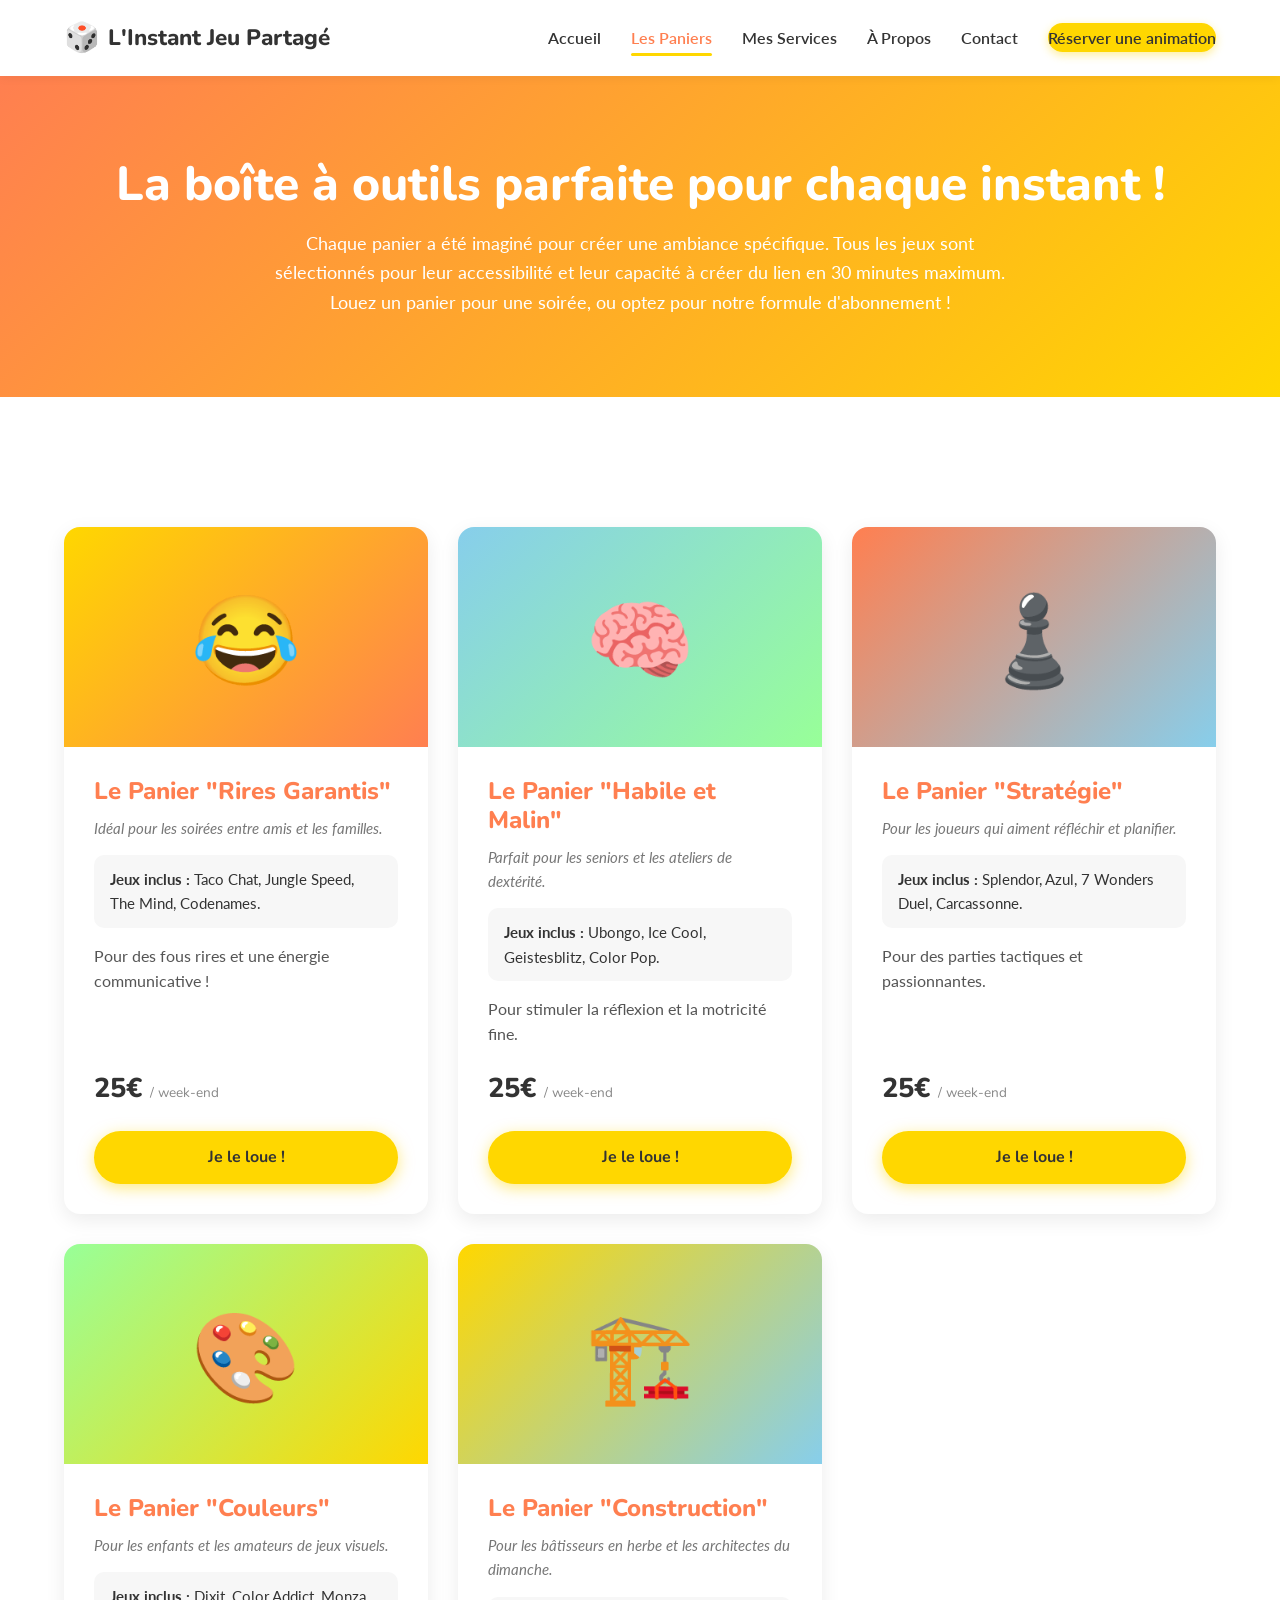
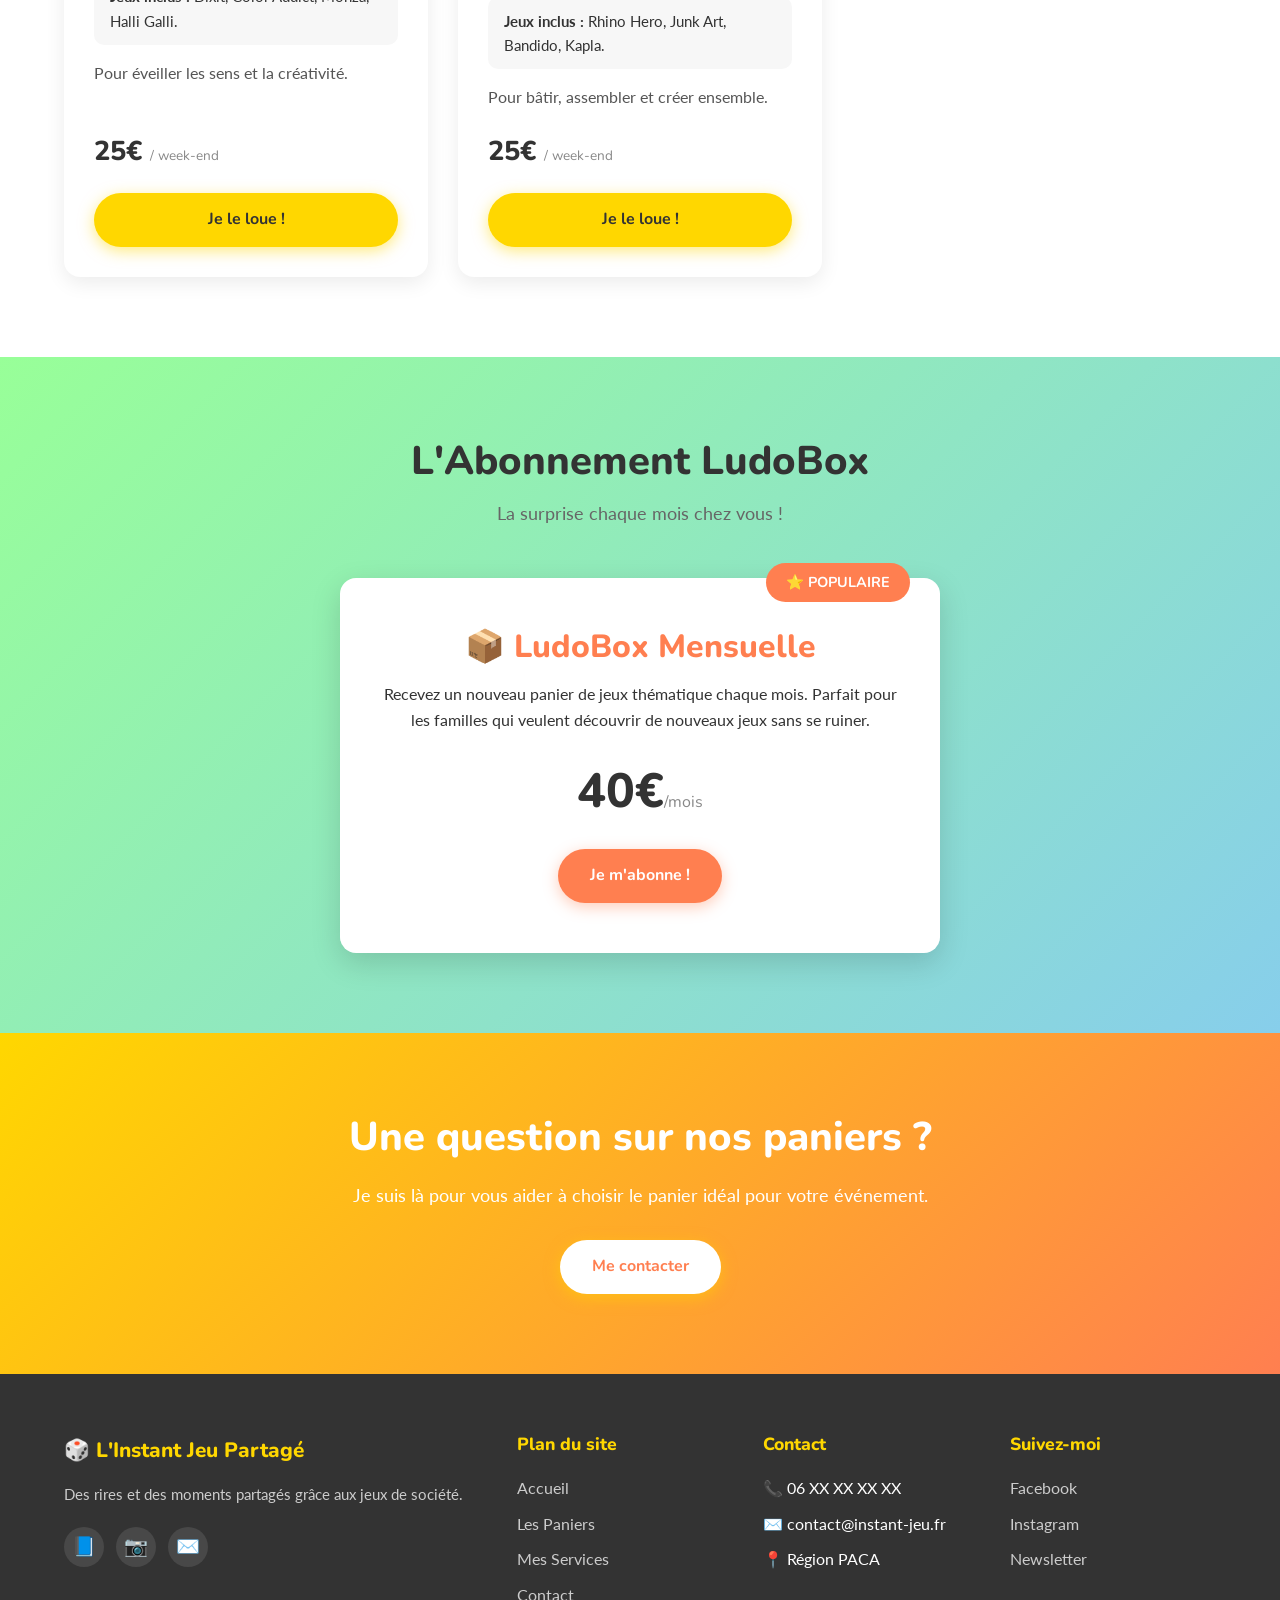
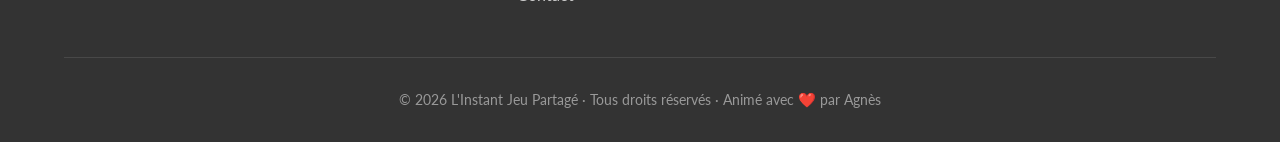
==== paniers.html @ fa84076c "Initial commit: site Les Paniers de Jeux" ====
<!DOCTYPE html>
<html lang="fr">
<head>
  <meta charset="UTF-8">
  <meta name="viewport" content="width=device-width, initial-scale=1.0">
  <title>Les Paniers de Jeux — L'Instant Jeu Partagé</title>
  <meta name="description" content="Découvrez nos paniers de jeux thématiques en location ou en abonnement mensuel.">
  <link rel="preconnect" href="https://fonts.googleapis.com">
  <link rel="preconnect" href="https://fonts.gstatic.com" crossorigin>
  <link href="https://fonts.googleapis.com/css2?family=Nunito:wght@400;600;700;800&family=Lato:wght@400;600;700&display=swap" rel="stylesheet">
  <link rel="stylesheet" href="styles.css">
</head>
<body>

  <!-- Navbar -->
  <nav class="navbar">
    <div class="nav-container">
      <a href="index.html" class="logo">
        <span class="logo-emoji">🎲</span>
        <span>L'Instant Jeu Partagé</span>
      </a>
      <ul class="nav-links" id="navLinks">
        <li><a href="index.html">Accueil</a></li>
        <li><a href="paniers.html" class="active">Les Paniers</a></li>
        <li><a href="services.html">Mes Services</a></li>
        <li><a href="index.html#apropos">À Propos</a></li>
        <li><a href="contact.html">Contact</a></li>
        <li><a href="contact.html" class="nav-cta">Réserver une animation</a></li>
      </ul>
      <div class="burger" id="burger">
        <span></span>
        <span></span>
        <span></span>
      </div>
    </div>
  </nav>

  <!-- Page Header -->
  <section class="page-header">
    <div class="container">
      <h1>La boîte à outils parfaite pour chaque instant !</h1>
      <p>Chaque panier a été imaginé pour créer une ambiance spécifique. Tous les jeux sont sélectionnés pour leur accessibilité et leur capacité à créer du lien en 30 minutes maximum. Louez un panier pour une soirée, ou optez pour notre formule d'abonnement !</p>
    </div>
  </section>

  <!-- Grille des Paniers -->
  <section>
    <div class="container">
      <div class="paniers-grid">

        <div class="panier-detail">
          <div class="panier-detail-img">😂</div>
          <div class="panier-detail-content">
            <h3>Le Panier "Rires Garantis"</h3>
            <p class="panier-public">Idéal pour les soirées entre amis et les familles.</p>
            <div class="panier-jeux">
              <strong>Jeux inclus :</strong> Taco Chat, Jungle Speed, The Mind, Codenames.
            </div>
            <p class="panier-benefice">Pour des fous rires et une énergie communicative !</p>
            <div class="panier-prix-detail">25€ <small>/ week-end</small></div>
            <a href="contact.html" class="btn btn-primary">Je le loue !</a>
          </div>
        </div>

        <div class="panier-detail">
          <div class="panier-detail-img">🧠</div>
          <div class="panier-detail-content">
            <h3>Le Panier "Habile et Malin"</h3>
            <p class="panier-public">Parfait pour les seniors et les ateliers de dextérité.</p>
            <div class="panier-jeux">
              <strong>Jeux inclus :</strong> Ubongo, Ice Cool, Geistesblitz, Color Pop.
            </div>
            <p class="panier-benefice">Pour stimuler la réflexion et la motricité fine.</p>
            <div class="panier-prix-detail">25€ <small>/ week-end</small></div>
            <a href="contact.html" class="btn btn-primary">Je le loue !</a>
          </div>
        </div>

        <div class="panier-detail">
          <div class="panier-detail-img">♟️</div>
          <div class="panier-detail-content">
            <h3>Le Panier "Stratégie"</h3>
            <p class="panier-public">Pour les joueurs qui aiment réfléchir et planifier.</p>
            <div class="panier-jeux">
              <strong>Jeux inclus :</strong> Splendor, Azul, 7 Wonders Duel, Carcassonne.
            </div>
            <p class="panier-benefice">Pour des parties tactiques et passionnantes.</p>
            <div class="panier-prix-detail">25€ <small>/ week-end</small></div>
            <a href="contact.html" class="btn btn-primary">Je le loue !</a>
          </div>
        </div>

        <div class="panier-detail">
          <div class="panier-detail-img">🎨</div>
          <div class="panier-detail-content">
            <h3>Le Panier "Couleurs"</h3>
            <p class="panier-public">Pour les enfants et les amateurs de jeux visuels.</p>
            <div class="panier-jeux">
              <strong>Jeux inclus :</strong> Dixit, Color Addict, Monza, Halli Galli.
            </div>
            <p class="panier-benefice">Pour éveiller les sens et la créativité.</p>
            <div class="panier-prix-detail">25€ <small>/ week-end</small></div>
            <a href="contact.html" class="btn btn-primary">Je le loue !</a>
          </div>
        </div>

        <div class="panier-detail">
          <div class="panier-detail-img">🏗️</div>
          <div class="panier-detail-content">
            <h3>Le Panier "Construction"</h3>
            <p class="panier-public">Pour les bâtisseurs en herbe et les architectes du dimanche.</p>
            <div class="panier-jeux">
              <strong>Jeux inclus :</strong> Rhino Hero, Junk Art, Bandido, Kapla.
            </div>
            <p class="panier-benefice">Pour bâtir, assembler et créer ensemble.</p>
            <div class="panier-prix-detail">25€ <small>/ week-end</small></div>
            <a href="contact.html" class="btn btn-primary">Je le loue !</a>
          </div>
        </div>

      </div>
    </div>
  </section>

  <!-- Abonnement LudoBox -->
  <section class="abonnement">
    <div class="container">
      <h2 class="section-title">L'Abonnement LudoBox</h2>
      <p class="section-subtitle">La surprise chaque mois chez vous !</p>
      <div class="abonnement-card">
        <span class="abonnement-badge">⭐ POPULAIRE</span>
        <h3>📦 LudoBox Mensuelle</h3>
        <p>Recevez un nouveau panier de jeux thématique chaque mois. Parfait pour les familles qui veulent découvrir de nouveaux jeux sans se ruiner.</p>
        <div class="abonnement-prix">40€<small>/mois</small></div>
        <a href="contact.html" class="btn btn-secondary">Je m'abonne !</a>
      </div>
    </div>
  </section>

  <!-- CTA -->
  <section class="cta-section">
    <div class="container">
      <h2>Une question sur nos paniers ?</h2>
      <p>Je suis là pour vous aider à choisir le panier idéal pour votre événement.</p>
      <a href="contact.html" class="btn btn-primary">Me contacter</a>
    </div>
  </section>

  <!-- Footer -->
  <footer class="footer">
    <div class="container">
      <div class="footer-content">
        <div>
          <div class="footer-logo">🎲 L'Instant Jeu Partagé</div>
          <p class="footer-tagline">Des rires et des moments partagés grâce aux jeux de société.</p>
          <div class="social-links">
            <a href="#" aria-label="Facebook">📘</a>
            <a href="#" aria-label="Instagram">📷</a>
            <a href="#" aria-label="Email">✉️</a>
          </div>
        </div>
        <div>
          <h4>Plan du site</h4>
          <ul>
            <li><a href="index.html">Accueil</a></li>
            <li><a href="paniers.html">Les Paniers</a></li>
            <li><a href="services.html">Mes Services</a></li>
            <li><a href="contact.html">Contact</a></li>
          </ul>
        </div>
        <div>
          <h4>Contact</h4>
          <ul>
            <li>📞 06 XX XX XX XX</li>
            <li>✉️ contact@instant-jeu.fr</li>
            <li>📍 Région PACA</li>
          </ul>
        </div>
        <div>
          <h4>Suivez-moi</h4>
          <ul>
            <li><a href="#">Facebook</a></li>
            <li><a href="#">Instagram</a></li>
            <li><a href="#">Newsletter</a></li>
          </ul>
        </div>
      </div>
      <div class="footer-bottom">
        © 2026 L'Instant Jeu Partagé · Tous droits réservés · Animé avec ❤️ par Agnès
      </div>
    </div>
  </footer>

  <script src="script.js"></script>
</body>
</html>
---- styles.css ----
/* ====== Variables (Identité Visuelle) ====== */
:root {
  --jaune: #FFD700;
  --jaune-clair: #FFF4B8;
  --bleu-ciel: #87CEEB;
  --vert-menthe: #98FF98;
  --corail: #FF7F50;
  --gris-fonce: #333333;
  --gris-clair: #f7f7f7;
  --blanc: #ffffff;
  --ombre: 0 6px 20px rgba(0, 0, 0, 0.08);
  --ombre-forte: 0 10px 30px rgba(0, 0, 0, 0.15);
  --radius: 16px;
}

/* ====== Reset & Base ====== */
* {
  margin: 0;
  padding: 0;
  box-sizing: border-box;
}

html {
  scroll-behavior: smooth;
}

body {
  font-family: 'Lato', 'Open Sans', sans-serif;
  color: var(--gris-fonce);
  line-height: 1.6;
  background: var(--blanc);
  overflow-x: hidden;
}

h1, h2, h3, h4 {
  font-family: 'Nunito', 'Poppins', sans-serif;
  font-weight: 800;
  color: var(--gris-fonce);
  line-height: 1.2;
}

a {
  color: inherit;
  text-decoration: none;
  transition: color 0.3s ease;
}

img {
  max-width: 100%;
  display: block;
}

.container {
  width: 90%;
  max-width: 1200px;
  margin: 0 auto;
}

/* ====== Boutons ====== */
.btn {
  display: inline-block;
  padding: 14px 32px;
  border-radius: 50px;
  font-family: 'Nunito', sans-serif;
  font-weight: 700;
  font-size: 1rem;
  cursor: pointer;
  border: none;
  transition: all 0.3s ease;
  text-align: center;
}

.btn-primary {
  background: var(--jaune);
  color: var(--gris-fonce);
  box-shadow: 0 4px 15px rgba(255, 215, 0, 0.5);
}

.btn-primary:hover {
  transform: translateY(-3px);
  box-shadow: 0 8px 25px rgba(255, 215, 0, 0.6);
  background: #ffcc00;
}

.btn-secondary {
  background: var(--corail);
  color: var(--blanc);
  box-shadow: 0 4px 15px rgba(255, 127, 80, 0.4);
}

.btn-secondary:hover {
  transform: translateY(-3px);
  background: #ff6a3a;
}

.btn-outline {
  background: transparent;
  color: var(--gris-fonce);
  border: 2px solid var(--gris-fonce);
}

.btn-outline:hover {
  background: var(--gris-fonce);
  color: var(--blanc);
}

/* ====== Navbar ====== */
.navbar {
  position: sticky;
  top: 0;
  z-index: 1000;
  background: var(--blanc);
  box-shadow: 0 2px 10px rgba(0, 0, 0, 0.05);
  padding: 15px 0;
}

.nav-container {
  display: flex;
  justify-content: space-between;
  align-items: center;
  width: 90%;
  max-width: 1200px;
  margin: 0 auto;
}

.logo {
  font-family: 'Nunito', sans-serif;
  font-weight: 800;
  font-size: 1.4rem;
  color: var(--gris-fonce);
  display: flex;
  align-items: center;
  gap: 8px;
}

.logo-emoji {
  font-size: 1.8rem;
}

.nav-links {
  display: flex;
  list-style: none;
  gap: 30px;
  align-items: center;
}

.nav-links a {
  font-weight: 600;
  position: relative;
  padding: 5px 0;
}

.nav-links a:hover,
.nav-links a.active {
  color: var(--corail);
}

.nav-links a.active::after {
  content: '';
  position: absolute;
  bottom: -4px;
  left: 0;
  width: 100%;
  height: 3px;
  background: var(--jaune);
  border-radius: 3px;
}

.nav-cta {
  background: var(--jaune);
  padding: 10px 22px;
  border-radius: 50px;
  font-weight: 700;
  box-shadow: 0 3px 10px rgba(255, 215, 0, 0.4);
}

.nav-cta:hover {
  transform: translateY(-2px);
  background: #ffcc00;
  color: var(--gris-fonce) !important;
}

.burger {
  display: none;
  flex-direction: column;
  cursor: pointer;
  gap: 5px;
}

.burger span {
  width: 28px;
  height: 3px;
  background: var(--gris-fonce);
  border-radius: 3px;
  transition: 0.3s;
}

/* ====== Hero ====== */
.hero {
  background: linear-gradient(135deg, var(--jaune-clair) 0%, var(--bleu-ciel) 100%);
  padding: 100px 0 80px;
  position: relative;
  overflow: hidden;
}

.hero::before {
  content: '🎲';
  position: absolute;
  top: 10%;
  left: 5%;
  font-size: 6rem;
  opacity: 0.2;
  animation: float 4s ease-in-out infinite;
}

.hero::after {
  content: '🎉';
  position: absolute;
  bottom: 10%;
  right: 8%;
  font-size: 6rem;
  opacity: 0.2;
  animation: float 5s ease-in-out infinite reverse;
}

@keyframes float {
  0%, 100% { transform: translateY(0); }
  50% { transform: translateY(-20px); }
}

.hero-content {
  text-align: center;
  position: relative;
  z-index: 2;
  max-width: 850px;
  margin: 0 auto;
}

.hero h1 {
  font-size: clamp(2.2rem, 5vw, 3.8rem);
  margin-bottom: 25px;
  color: var(--gris-fonce);
}

.hero h1 span {
  color: var(--corail);
}

.hero p {
  font-size: 1.2rem;
  margin-bottom: 35px;
  color: #555;
}

.hero-buttons {
  display: flex;
  gap: 20px;
  justify-content: center;
  flex-wrap: wrap;
}

/* ====== Sections génériques ====== */
section {
  padding: 80px 0;
}

.section-title {
  text-align: center;
  font-size: clamp(1.8rem, 4vw, 2.5rem);
  margin-bottom: 15px;
}

.section-subtitle {
  text-align: center;
  font-size: 1.1rem;
  color: #666;
  max-width: 700px;
  margin: 0 auto 50px;
}

/* ====== Pour Qui ? ====== */
.pour-qui {
  background: var(--gris-clair);
}

.cards-grid {
  display: grid;
  grid-template-columns: repeat(auto-fit, minmax(220px, 1fr));
  gap: 25px;
  margin-top: 40px;
}

.card-public {
  background: var(--blanc);
  border-radius: var(--radius);
  padding: 35px 25px;
  text-align: center;
  box-shadow: var(--ombre);
  transition: all 0.3s ease;
  border-top: 5px solid;
}

.card-public:nth-child(1) { border-color: var(--jaune); }
.card-public:nth-child(2) { border-color: var(--bleu-ciel); }
.card-public:nth-child(3) { border-color: var(--vert-menthe); }
.card-public:nth-child(4) { border-color: var(--corail); }

.card-public:hover {
  transform: translateY(-8px);
  box-shadow: var(--ombre-forte);
}

.card-icon {
  font-size: 3.5rem;
  margin-bottom: 15px;
}

.card-public h3 {
  font-size: 1.3rem;
  margin-bottom: 12px;
}

.card-public p {
  color: #666;
  font-size: 0.95rem;
}

/* ====== Comment ça marche ====== */
.steps {
  display: grid;
  grid-template-columns: repeat(auto-fit, minmax(260px, 1fr));
  gap: 40px;
  margin-top: 50px;
}

.step {
  text-align: center;
  position: relative;
}

.step-number {
  display: inline-flex;
  align-items: center;
  justify-content: center;
  width: 80px;
  height: 80px;
  border-radius: 50%;
  font-family: 'Nunito', sans-serif;
  font-size: 2.2rem;
  font-weight: 800;
  color: var(--blanc);
  margin-bottom: 20px;
  box-shadow: var(--ombre);
}

.step:nth-child(1) .step-number { background: var(--jaune); color: var(--gris-fonce); }
.step:nth-child(2) .step-number { background: var(--corail); }
.step:nth-child(3) .step-number { background: var(--bleu-ciel); }

.step h3 {
  font-size: 1.25rem;
  margin-bottom: 12px;
}

.step p {
  color: #666;
}

/* ====== Carrousel Paniers ====== */
.paniers-cdc {
  background: var(--jaune-clair);
}

.carousel {
  position: relative;
  margin-top: 40px;
  overflow: hidden;
}

.carousel-track {
  display: flex;
  gap: 25px;
  transition: transform 0.5s ease;
}

.panier-card {
  flex: 0 0 calc(33.333% - 17px);
  background: var(--blanc);
  border-radius: var(--radius);
  overflow: hidden;
  box-shadow: var(--ombre);
  transition: transform 0.3s ease;
}

.panier-card:hover {
  transform: translateY(-5px);
}

.panier-img {
  height: 200px;
  background: linear-gradient(135deg, var(--bleu-ciel), var(--vert-menthe));
  display: flex;
  align-items: center;
  justify-content: center;
  font-size: 5rem;
}

.panier-card:nth-child(2) .panier-img {
  background: linear-gradient(135deg, var(--corail), var(--jaune));
}

.panier-card:nth-child(3) .panier-img {
  background: linear-gradient(135deg, var(--vert-menthe), var(--jaune));
}

.panier-content {
  padding: 25px;
}

.panier-content h3 {
  font-size: 1.4rem;
  margin-bottom: 10px;
  color: var(--corail);
}

.panier-prix {
  font-size: 1.6rem;
  font-weight: 800;
  color: var(--gris-fonce);
  margin: 15px 0;
  font-family: 'Nunito', sans-serif;
}

.panier-prix small {
  font-size: 0.9rem;
  font-weight: 400;
  color: #777;
}

.carousel-controls {
  display: flex;
  justify-content: center;
  gap: 15px;
  margin-top: 30px;
}

.carousel-btn {
  width: 50px;
  height: 50px;
  border-radius: 50%;
  border: none;
  background: var(--blanc);
  color: var(--gris-fonce);
  font-size: 1.5rem;
  cursor: pointer;
  box-shadow: var(--ombre);
  transition: all 0.3s ease;
}

.carousel-btn:hover {
  background: var(--jaune);
  transform: scale(1.1);
}

/* ====== Témoignages ====== */
.temoignages {
  background: var(--gris-clair);
}

.temoignages-grid {
  display: grid;
  grid-template-columns: repeat(auto-fit, minmax(300px, 1fr));
  gap: 30px;
  margin-top: 40px;
}

.temoignage-card {
  background: var(--blanc);
  border-radius: var(--radius);
  padding: 35px;
  box-shadow: var(--ombre);
  position: relative;
}

.temoignage-card::before {
  content: '"';
  position: absolute;
  top: -10px;
  left: 25px;
  font-size: 5rem;
  font-family: 'Nunito', sans-serif;
  color: var(--jaune);
  line-height: 1;
}

.temoignage-text {
  font-style: italic;
  color: #555;
  margin: 20px 0;
  font-size: 1.05rem;
}

.temoignage-author {
  display: flex;
  align-items: center;
  gap: 15px;
  margin-top: 20px;
}

.temoignage-avatar {
  width: 55px;
  height: 55px;
  border-radius: 50%;
  background: var(--bleu-ciel);
  display: flex;
  align-items: center;
  justify-content: center;
  font-size: 1.8rem;
  font-weight: 800;
  color: var(--blanc);
}

.temoignage-card:nth-child(2) .temoignage-avatar { background: var(--corail); }
.temoignage-card:nth-child(3) .temoignage-avatar { background: var(--vert-menthe); color: var(--gris-fonce); }

.temoignage-name {
  font-weight: 700;
  font-family: 'Nunito', sans-serif;
}

.temoignage-role {
  color: #888;
  font-size: 0.9rem;
}

/* ====== Footer ====== */
.footer {
  background: var(--gris-fonce);
  color: var(--blanc);
  padding: 60px 0 30px;
}

.footer-content {
  display: grid;
  grid-template-columns: 2fr 1fr 1fr 1fr;
  gap: 40px;
  margin-bottom: 40px;
}

.footer h4 {
  color: var(--jaune);
  margin-bottom: 20px;
  font-size: 1.1rem;
}

.footer ul {
  list-style: none;
}

.footer ul li {
  margin-bottom: 10px;
}

.footer ul a {
  color: #ccc;
  transition: color 0.3s;
}

.footer ul a:hover {
  color: var(--jaune);
}

.footer-logo {
  font-family: 'Nunito', sans-serif;
  font-weight: 800;
  font-size: 1.3rem;
  margin-bottom: 15px;
  color: var(--jaune);
}

.footer-tagline {
  color: #ccc;
  margin-bottom: 20px;
  font-size: 0.95rem;
}

.social-links {
  display: flex;
  gap: 12px;
}

.social-links a {
  width: 40px;
  height: 40px;
  border-radius: 50%;
  background: rgba(255, 255, 255, 0.1);
  display: flex;
  align-items: center;
  justify-content: center;
  font-size: 1.2rem;
  transition: all 0.3s;
}

.social-links a:hover {
  background: var(--jaune);
  color: var(--gris-fonce);
  transform: translateY(-3px);
}

.footer-bottom {
  text-align: center;
  padding-top: 30px;
  border-top: 1px solid rgba(255, 255, 255, 0.1);
  color: #999;
  font-size: 0.9rem;
}

/* ====== Page Paniers ====== */
.page-header {
  background: linear-gradient(135deg, var(--corail) 0%, var(--jaune) 100%);
  padding: 80px 0;
  text-align: center;
  color: var(--blanc);
}

.page-header h1 {
  color: var(--blanc);
  font-size: clamp(2rem, 5vw, 3rem);
  margin-bottom: 15px;
}

.page-header p {
  font-size: 1.15rem;
  max-width: 750px;
  margin: 0 auto;
}

.paniers-grid {
  display: grid;
  grid-template-columns: repeat(auto-fit, minmax(300px, 1fr));
  gap: 30px;
  margin-top: 50px;
}

.panier-detail {
  background: var(--blanc);
  border-radius: var(--radius);
  overflow: hidden;
  box-shadow: var(--ombre);
  transition: all 0.3s;
  display: flex;
  flex-direction: column;
}

.panier-detail:hover {
  transform: translateY(-8px);
  box-shadow: var(--ombre-forte);
}

.panier-detail-img {
  height: 220px;
  display: flex;
  align-items: center;
  justify-content: center;
  font-size: 5.5rem;
}

.panier-detail:nth-child(1) .panier-detail-img { background: linear-gradient(135deg, var(--jaune), var(--corail)); }
.panier-detail:nth-child(2) .panier-detail-img { background: linear-gradient(135deg, var(--bleu-ciel), var(--vert-menthe)); }
.panier-detail:nth-child(3) .panier-detail-img { background: linear-gradient(135deg, var(--corail), var(--bleu-ciel)); }
.panier-detail:nth-child(4) .panier-detail-img { background: linear-gradient(135deg, var(--vert-menthe), var(--jaune)); }
.panier-detail:nth-child(5) .panier-detail-img { background: linear-gradient(135deg, var(--jaune), var(--bleu-ciel)); }

.panier-detail-content {
  padding: 30px;
  flex: 1;
  display: flex;
  flex-direction: column;
}

.panier-detail-content h3 {
  font-size: 1.5rem;
  color: var(--corail);
  margin-bottom: 10px;
}

.panier-public {
  font-style: italic;
  color: #777;
  margin-bottom: 15px;
  font-size: 0.95rem;
}

.panier-jeux {
  background: var(--gris-clair);
  padding: 12px 16px;
  border-radius: 10px;
  margin-bottom: 15px;
  font-size: 0.95rem;
}

.panier-jeux strong {
  color: var(--gris-fonce);
}

.panier-benefice {
  color: #555;
  margin-bottom: 20px;
  flex: 1;
}

.panier-prix-detail {
  font-size: 1.7rem;
  font-weight: 800;
  font-family: 'Nunito', sans-serif;
  margin-bottom: 20px;
  color: var(--gris-fonce);
}

.panier-prix-detail small {
  font-size: 0.85rem;
  font-weight: 400;
  color: #888;
}

/* ====== Section Abonnement ====== */
.abonnement {
  background: linear-gradient(135deg, var(--vert-menthe) 0%, var(--bleu-ciel) 100%);
  text-align: center;
}

.abonnement-card {
  background: var(--blanc);
  border-radius: var(--radius);
  padding: 50px 40px;
  max-width: 600px;
  margin: 30px auto 0;
  box-shadow: var(--ombre-forte);
  position: relative;
}

.abonnement-badge {
  position: absolute;
  top: -15px;
  right: 30px;
  background: var(--corail);
  color: var(--blanc);
  padding: 8px 20px;
  border-radius: 30px;
  font-weight: 700;
  font-size: 0.9rem;
  font-family: 'Nunito', sans-serif;
}

.abonnement-card h3 {
  font-size: 2rem;
  margin-bottom: 15px;
  color: var(--corail);
}

.abonnement-prix {
  font-size: 3rem;
  font-weight: 800;
  font-family: 'Nunito', sans-serif;
  color: var(--gris-fonce);
  margin: 20px 0;
}

.abonnement-prix small {
  font-size: 1rem;
  color: #888;
  font-weight: 400;
}

/* ====== Page Services ====== */
.services-grid {
  display: grid;
  grid-template-columns: repeat(auto-fit, minmax(300px, 1fr));
  gap: 30px;
  margin-top: 50px;
}

.service-card {
  background: var(--blanc);
  border-radius: var(--radius);
  padding: 40px 30px;
  box-shadow: var(--ombre);
  text-align: center;
  transition: all 0.3s;
  display: flex;
  flex-direction: column;
  border-top: 6px solid;
}

.service-card:nth-child(1) { border-color: var(--jaune); }
.service-card:nth-child(2) { border-color: var(--bleu-ciel); }
.service-card:nth-child(3) { border-color: var(--corail); }

.service-card:hover {
  transform: translateY(-8px);
  box-shadow: var(--ombre-forte);
}

.service-icon {
  font-size: 4rem;
  margin-bottom: 20px;
}

.service-card h3 {
  font-size: 1.6rem;
  margin-bottom: 15px;
}

.service-desc {
  color: #666;
  margin-bottom: 25px;
  flex: 1;
}

.service-details {
  text-align: left;
  background: var(--gris-clair);
  padding: 20px;
  border-radius: 10px;
  margin-bottom: 25px;
}

.service-details p {
  margin-bottom: 10px;
  font-size: 0.95rem;
}

.service-details strong {
  color: var(--corail);
}

.service-tarif {
  font-size: 2rem;
  font-weight: 800;
  font-family: 'Nunito', sans-serif;
  color: var(--gris-fonce);
  margin-bottom: 20px;
}

/* ====== Page Contact ====== */
.contact-section {
  padding: 80px 0;
}

.contact-grid {
  display: grid;
  grid-template-columns: 1fr 1fr;
  gap: 50px;
  margin-top: 30px;
}

.contact-info {
  background: var(--jaune-clair);
  padding: 40px;
  border-radius: var(--radius);
}

.contact-info h3 {
  margin-bottom: 25px;
  color: var(--corail);
}

.contact-item {
  display: flex;
  align-items: center;
  gap: 15px;
  margin-bottom: 20px;
  font-size: 1.05rem;
}

.contact-item-icon {
  width: 50px;
  height: 50px;
  border-radius: 50%;
  background: var(--blanc);
  display: flex;
  align-items: center;
  justify-content: center;
  font-size: 1.5rem;
  flex-shrink: 0;
  box-shadow: var(--ombre);
}

.contact-form {
  background: var(--blanc);
  padding: 40px;
  border-radius: var(--radius);
  box-shadow: var(--ombre);
}

.form-group {
  margin-bottom: 20px;
}

.form-group label {
  display: block;
  margin-bottom: 8px;
  font-weight: 600;
  color: var(--gris-fonce);
}

.form-group input,
.form-group select,
.form-group textarea {
  width: 100%;
  padding: 14px 16px;
  border: 2px solid #e0e0e0;
  border-radius: 10px;
  font-family: inherit;
  font-size: 1rem;
  transition: border-color 0.3s;
}

.form-group input:focus,
.form-group select:focus,
.form-group textarea:focus {
  outline: none;
  border-color: var(--jaune);
}

.form-group textarea {
  resize: vertical;
  min-height: 120px;
}

/* ====== CTA Section ====== */
.cta-section {
  background: linear-gradient(135deg, var(--jaune) 0%, var(--corail) 100%);
  text-align: center;
  padding: 80px 0;
  color: var(--blanc);
}

.cta-section h2 {
  color: var(--blanc);
  font-size: clamp(1.8rem, 4vw, 2.5rem);
  margin-bottom: 20px;
}

.cta-section p {
  font-size: 1.15rem;
  margin-bottom: 30px;
  max-width: 600px;
  margin-left: auto;
  margin-right: auto;
}

.cta-section .btn-primary {
  background: var(--blanc);
  color: var(--corail);
}

.cta-section .btn-primary:hover {
  background: var(--gris-fonce);
  color: var(--blanc);
}

/* ====== Responsive ====== */
@media (max-width: 768px) {
  .nav-links {
    position: fixed;
    top: 70px;
    right: -100%;
    width: 80%;
    max-width: 300px;
    height: calc(100vh - 70px);
    background: var(--blanc);
    flex-direction: column;
    padding: 30px;
    gap: 20px;
    box-shadow: -5px 0 20px rgba(0, 0, 0, 0.1);
    transition: right 0.3s ease;
  }

  .nav-links.active {
    right: 0;
  }

  .burger {
    display: flex;
  }

  .burger.active span:nth-child(1) {
    transform: rotate(45deg) translate(7px, 7px);
  }

  .burger.active span:nth-child(2) {
    opacity: 0;
  }

  .burger.active span:nth-child(3) {
    transform: rotate(-45deg) translate(6px, -6px);
  }

  .panier-card {
    flex: 0 0 100%;
  }

  .footer-content {
    grid-template-columns: 1fr;
    gap: 30px;
  }

  .contact-grid {
    grid-template-columns: 1fr;
    gap: 30px;
  }

  section {
    padding: 60px 0;
  }

  .hero {
    padding: 60px 0;
  }

  .hero-buttons {
    flex-direction: column;
    align-items: stretch;
  }

  .hero::before, .hero::after {
    font-size: 3.5rem;
  }
}

@media (max-width: 480px) {
  .panier-detail-img,
  .panier-img {
    height: 180px;
    font-size: 4rem;
  }
}
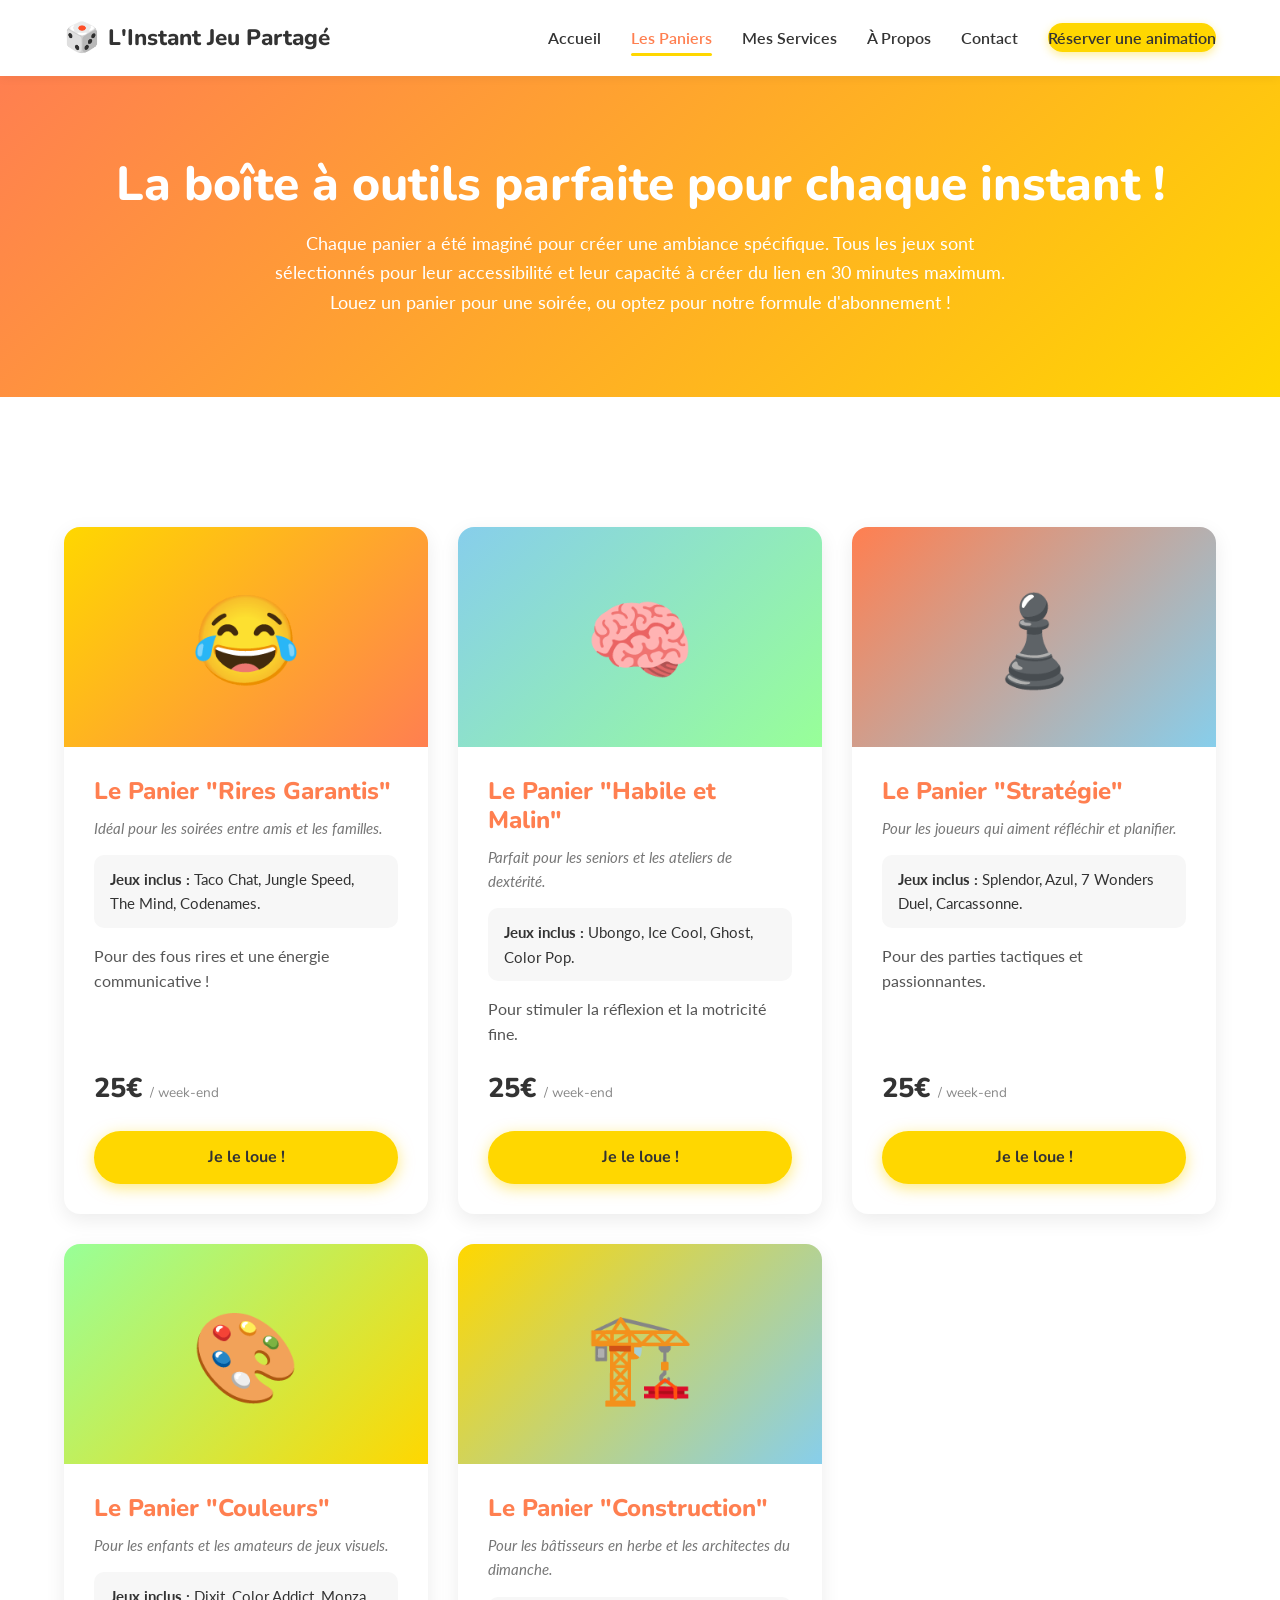
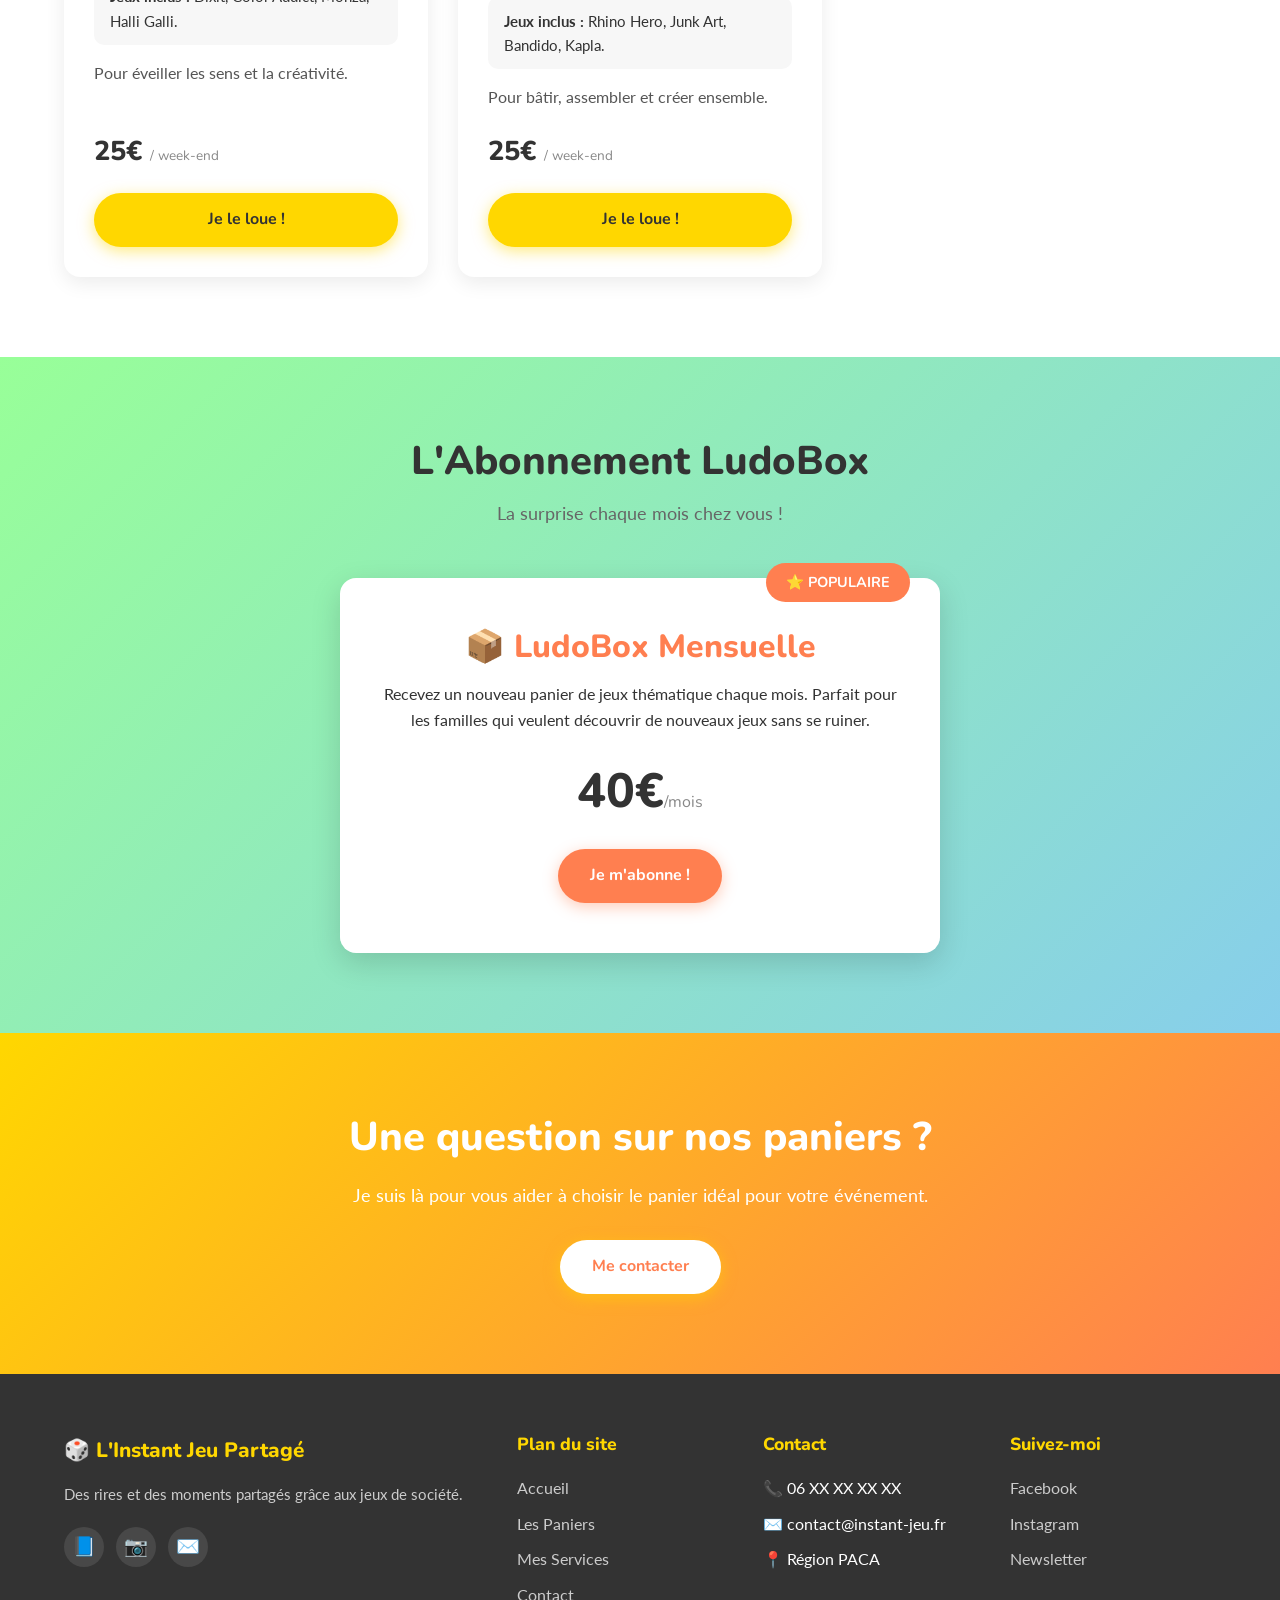
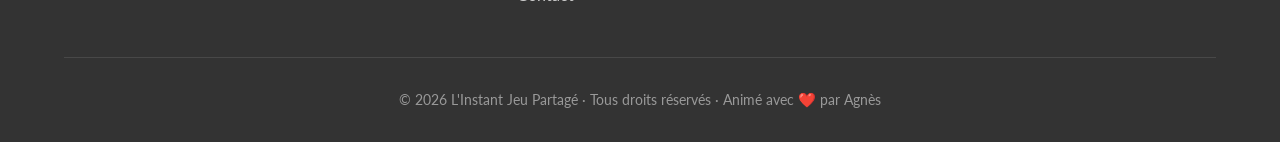
==== commit a948ba59: "paniers : remplacer Geistesblitz par Ghost dans le panier Habile et Malin" ====
--- a/paniers.html
+++ b/paniers.html
@@ -68,7 +68,7 @@
             <h3>Le Panier "Habile et Malin"</h3>
             <p class="panier-public">Parfait pour les seniors et les ateliers de dextérité.</p>
             <div class="panier-jeux">
-              <strong>Jeux inclus :</strong> Ubongo, Ice Cool, Geistesblitz, Color Pop.
+              <strong>Jeux inclus :</strong> Ubongo, Ice Cool, Ghost, Color Pop.
             </div>
             <p class="panier-benefice">Pour stimuler la réflexion et la motricité fine.</p>
             <div class="panier-prix-detail">25€ <small>/ week-end</small></div>
--- a/styles.css
+++ b/styles.css
@@ -1036,3 +1036,45 @@
     font-size: 4rem;
   }
 }
+
+/* ====== Promesse 30 min ====== */
+.promesse-30 {
+  background: var(--jaune-clair);
+  padding: 50px 0;
+}
+
+.promesse-30 .promesse-card {
+  display: flex;
+  align-items: center;
+  gap: 28px;
+  background: var(--blanc);
+  border-radius: var(--radius);
+  padding: 28px 32px;
+  box-shadow: var(--ombre);
+  border-left: 6px solid var(--corail);
+}
+
+.promesse-30 .promesse-icon {
+  font-size: 3rem;
+  flex-shrink: 0;
+}
+
+.promesse-30 h2 {
+  font-size: 1.4rem;
+  margin-bottom: 8px;
+}
+
+.promesse-30 p {
+  color: #555;
+  margin: 0;
+}
+
+@media (max-width: 600px) {
+  .promesse-30 .promesse-card {
+    flex-direction: column;
+    text-align: center;
+    gap: 16px;
+    padding: 24px;
+  }
+  .promesse-30 .promesse-icon { font-size: 2.5rem; }
+}
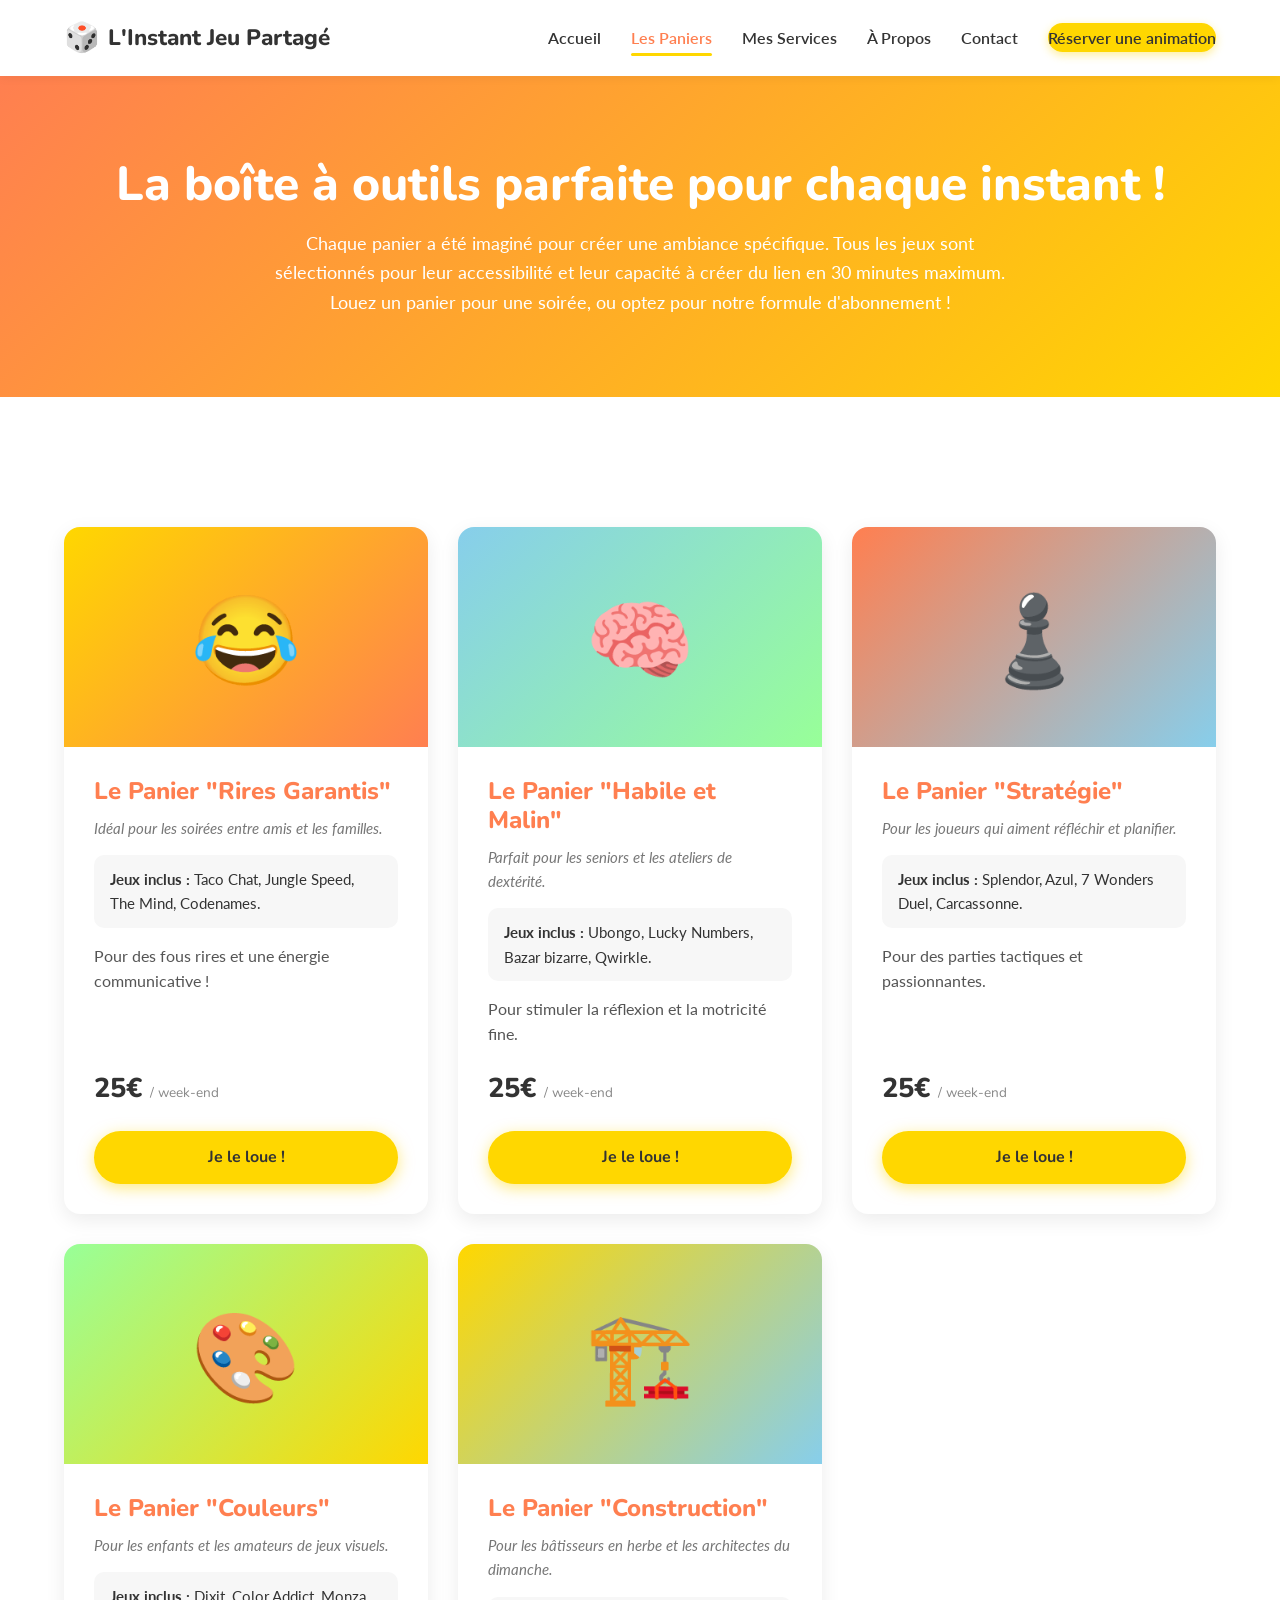
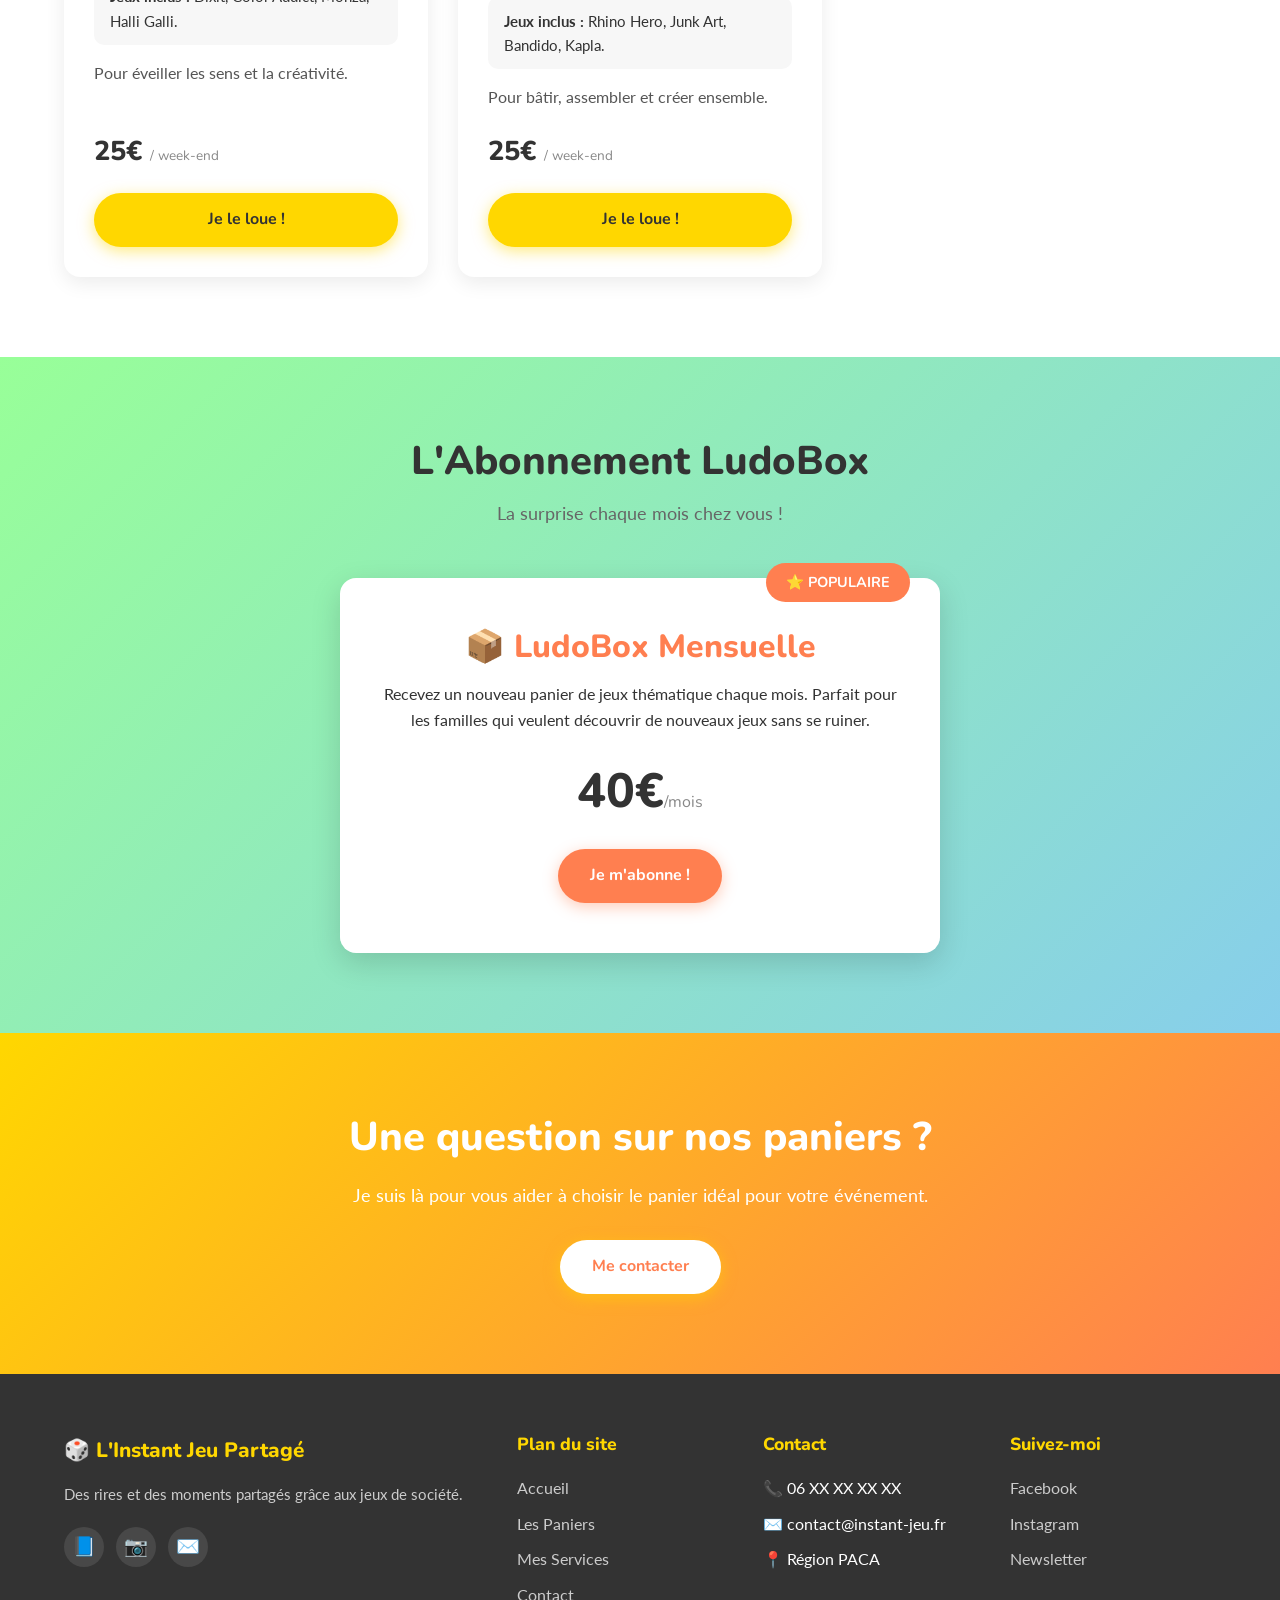
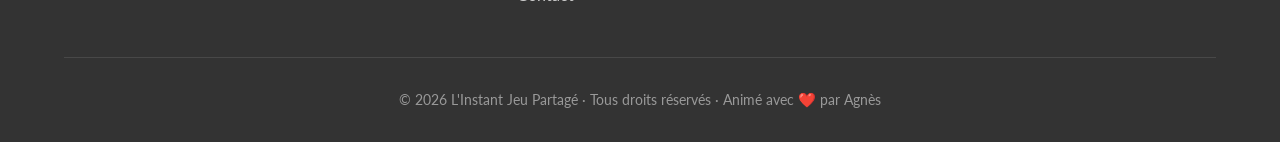
==== commit 1cbc89f4: "paniers : mise à jour des jeux du panier Habile et Malin" ====
--- a/paniers.html
+++ b/paniers.html
@@ -68,7 +68,7 @@
             <h3>Le Panier "Habile et Malin"</h3>
             <p class="panier-public">Parfait pour les seniors et les ateliers de dextérité.</p>
             <div class="panier-jeux">
-              <strong>Jeux inclus :</strong> Ubongo, Ice Cool, Ghost, Color Pop.
+              <strong>Jeux inclus :</strong> Ubongo, Lucky Numbers, Bazar bizarre, Qwirkle.
             </div>
             <p class="panier-benefice">Pour stimuler la réflexion et la motricité fine.</p>
             <div class="panier-prix-detail">25€ <small>/ week-end</small></div>
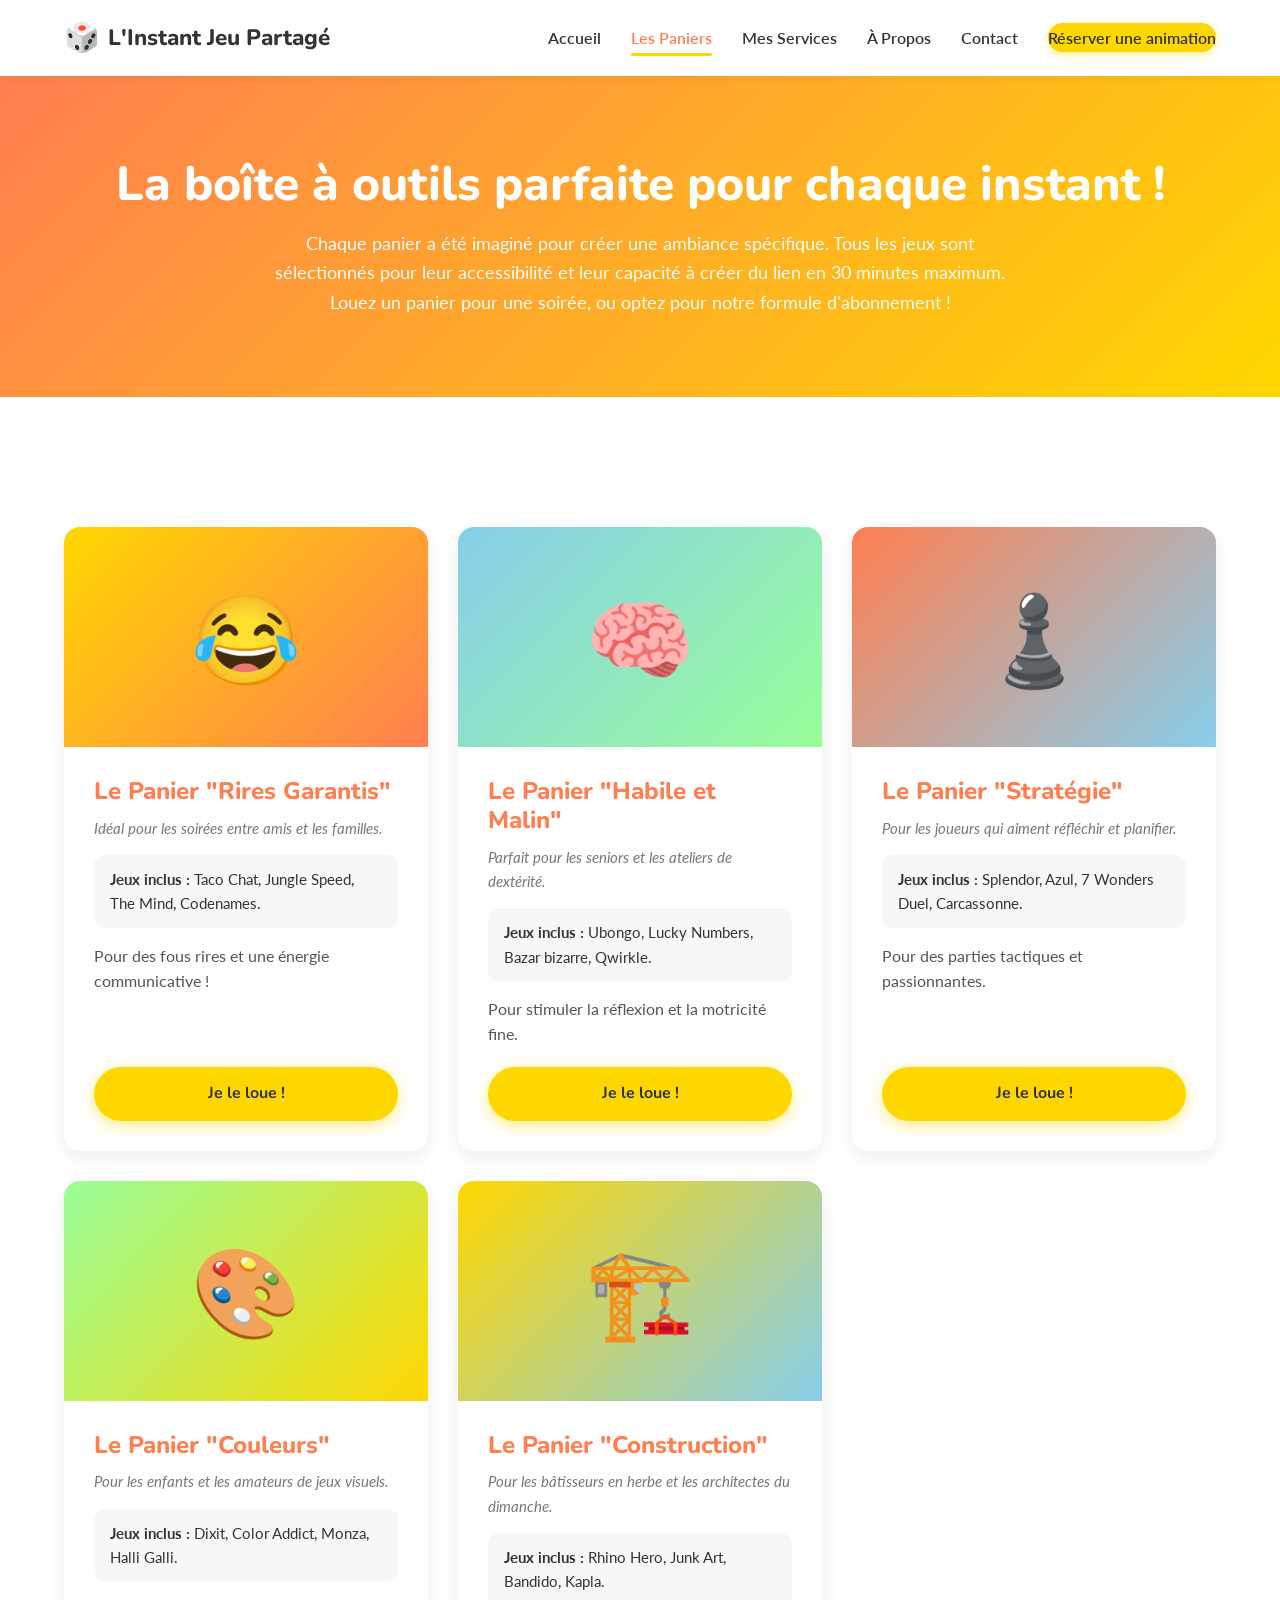
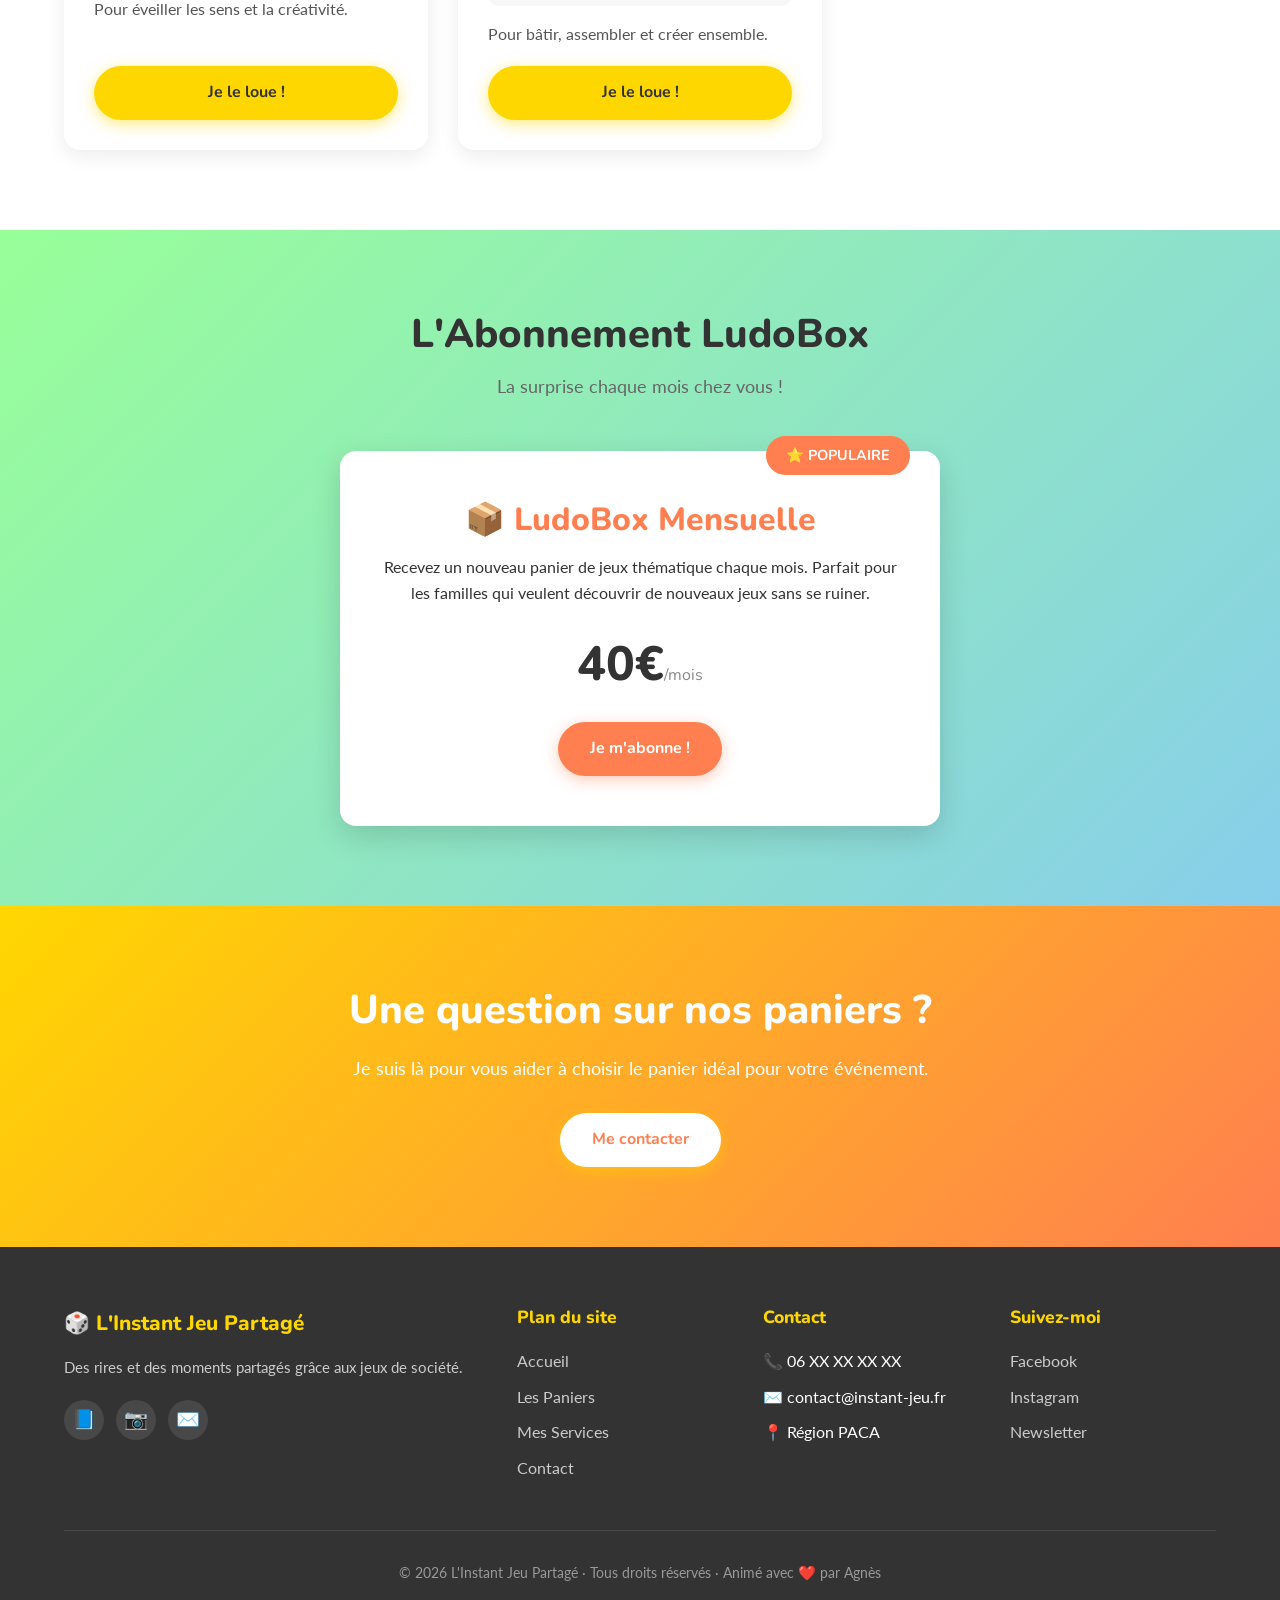
==== commit f1394ade: "paniers : retirer l'affichage du prix 25€/week-end" ====
--- a/paniers.html
+++ b/paniers.html
@@ -57,7 +57,6 @@
               <strong>Jeux inclus :</strong> Taco Chat, Jungle Speed, The Mind, Codenames.
             </div>
             <p class="panier-benefice">Pour des fous rires et une énergie communicative !</p>
-            <div class="panier-prix-detail">25€ <small>/ week-end</small></div>
             <a href="contact.html" class="btn btn-primary">Je le loue !</a>
           </div>
         </div>
@@ -71,7 +70,6 @@
               <strong>Jeux inclus :</strong> Ubongo, Lucky Numbers, Bazar bizarre, Qwirkle.
             </div>
             <p class="panier-benefice">Pour stimuler la réflexion et la motricité fine.</p>
-            <div class="panier-prix-detail">25€ <small>/ week-end</small></div>
             <a href="contact.html" class="btn btn-primary">Je le loue !</a>
           </div>
         </div>
@@ -85,7 +83,6 @@
               <strong>Jeux inclus :</strong> Splendor, Azul, 7 Wonders Duel, Carcassonne.
             </div>
             <p class="panier-benefice">Pour des parties tactiques et passionnantes.</p>
-            <div class="panier-prix-detail">25€ <small>/ week-end</small></div>
             <a href="contact.html" class="btn btn-primary">Je le loue !</a>
           </div>
         </div>
@@ -99,7 +96,6 @@
               <strong>Jeux inclus :</strong> Dixit, Color Addict, Monza, Halli Galli.
             </div>
             <p class="panier-benefice">Pour éveiller les sens et la créativité.</p>
-            <div class="panier-prix-detail">25€ <small>/ week-end</small></div>
             <a href="contact.html" class="btn btn-primary">Je le loue !</a>
           </div>
         </div>
@@ -113,7 +109,6 @@
               <strong>Jeux inclus :</strong> Rhino Hero, Junk Art, Bandido, Kapla.
             </div>
             <p class="panier-benefice">Pour bâtir, assembler et créer ensemble.</p>
-            <div class="panier-prix-detail">25€ <small>/ week-end</small></div>
             <a href="contact.html" class="btn btn-primary">Je le loue !</a>
           </div>
         </div>
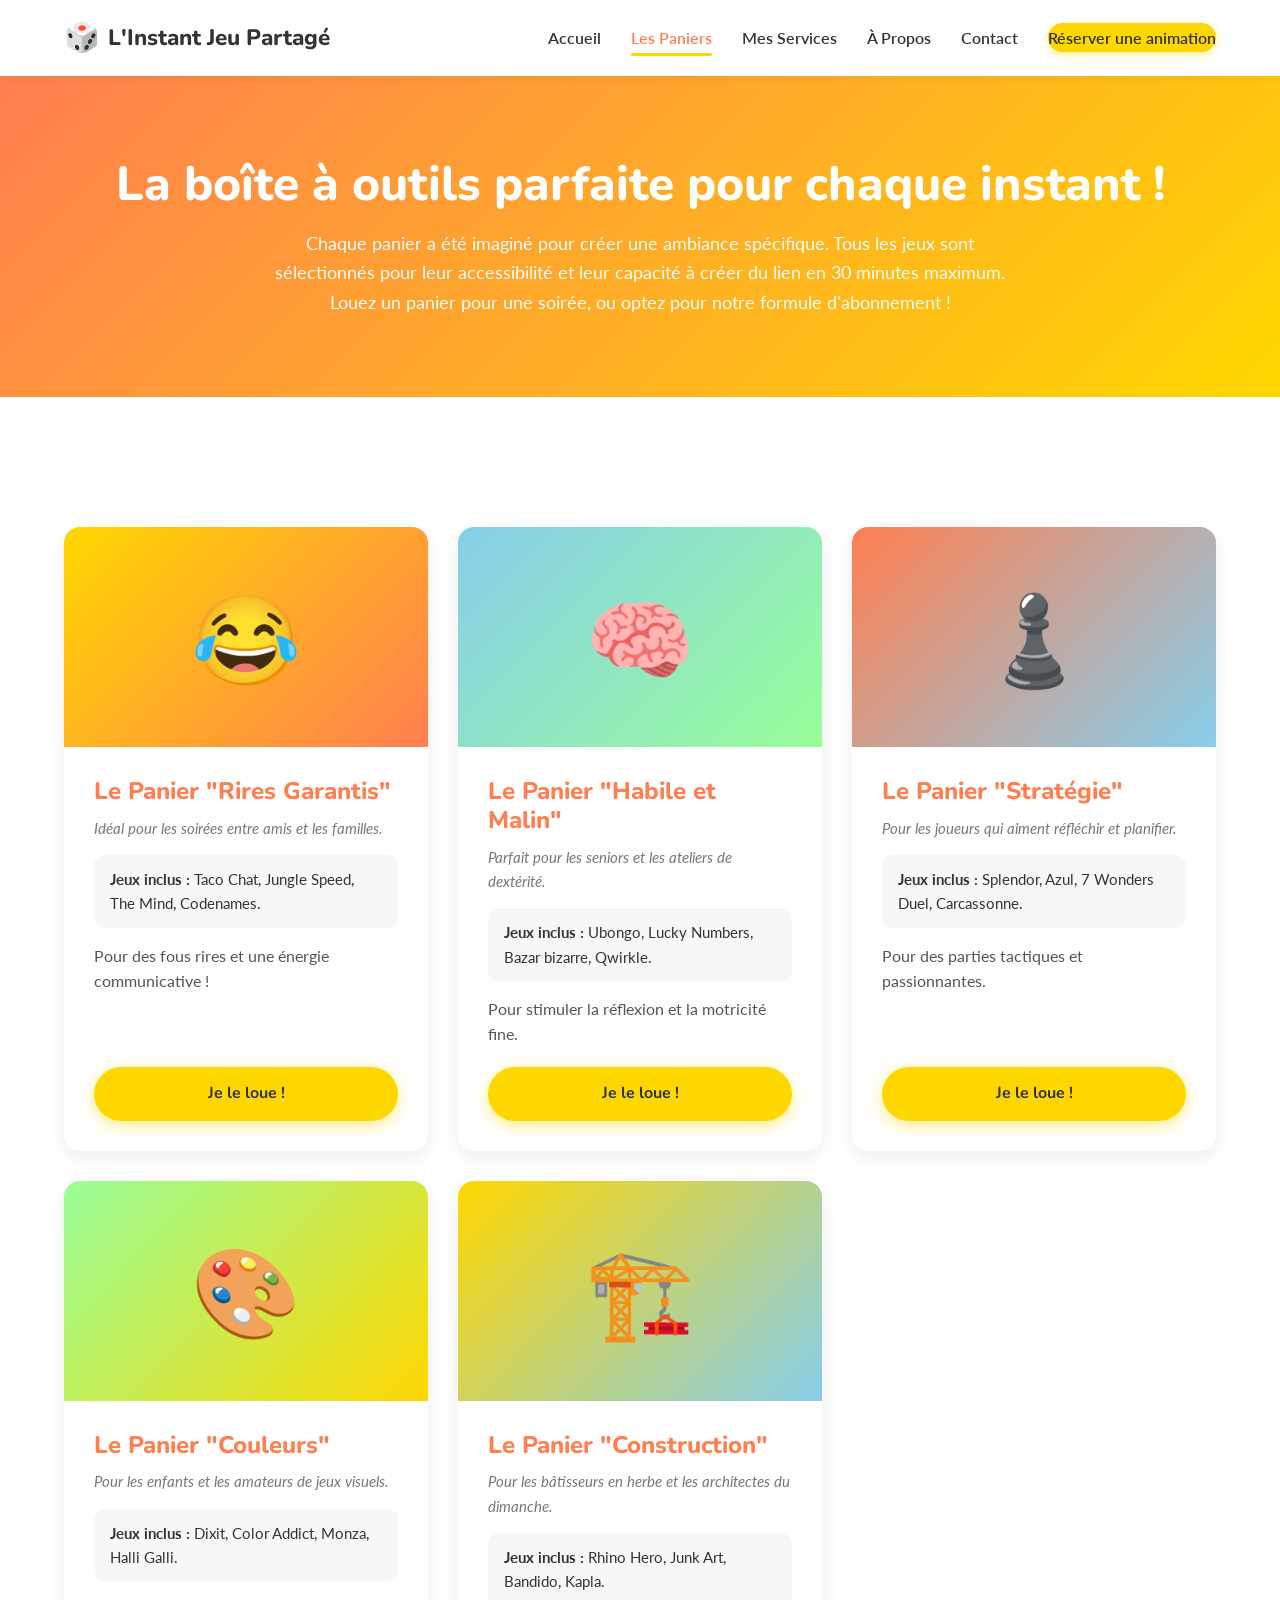
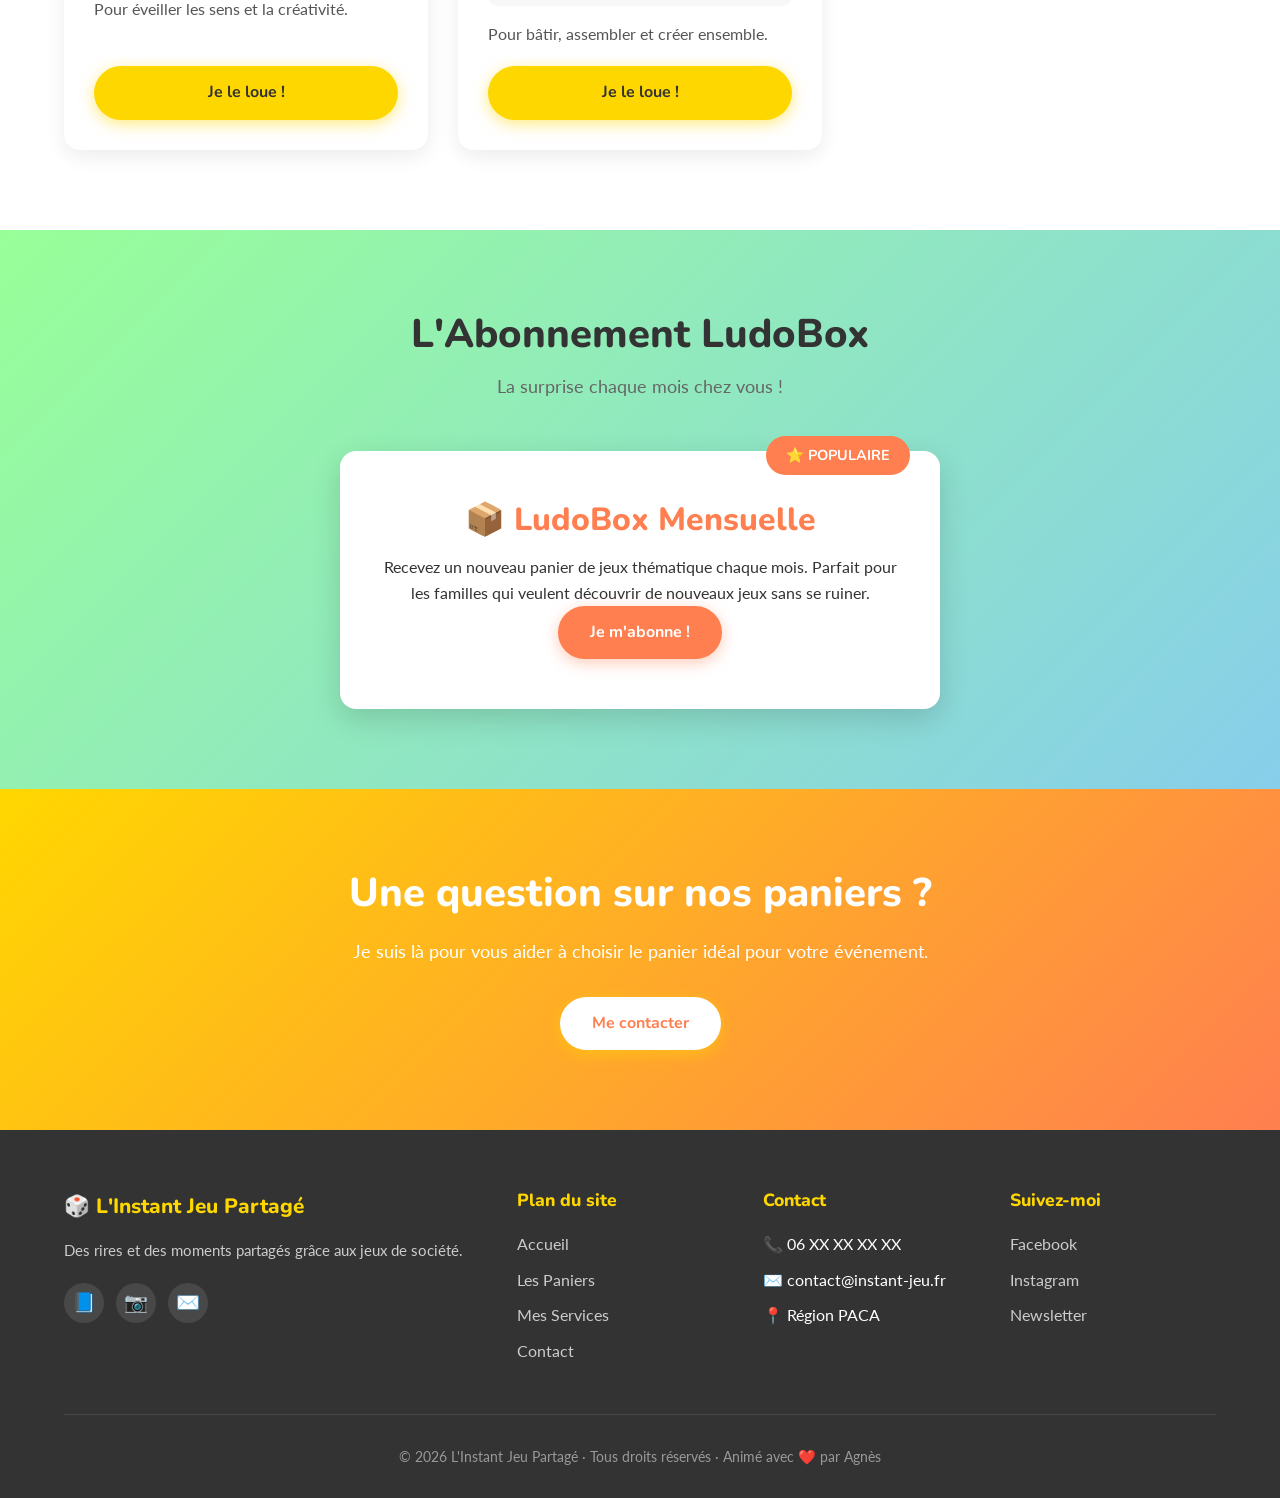
==== commit ecab7eb6: "Retirer les prix restants : abonnement LudoBox et tarifs services" ====
--- a/paniers.html
+++ b/paniers.html
@@ -126,7 +126,6 @@
         <span class="abonnement-badge">⭐ POPULAIRE</span>
         <h3>📦 LudoBox Mensuelle</h3>
         <p>Recevez un nouveau panier de jeux thématique chaque mois. Parfait pour les familles qui veulent découvrir de nouveaux jeux sans se ruiner.</p>
-        <div class="abonnement-prix">40€<small>/mois</small></div>
         <a href="contact.html" class="btn btn-secondary">Je m'abonne !</a>
       </div>
     </div>
